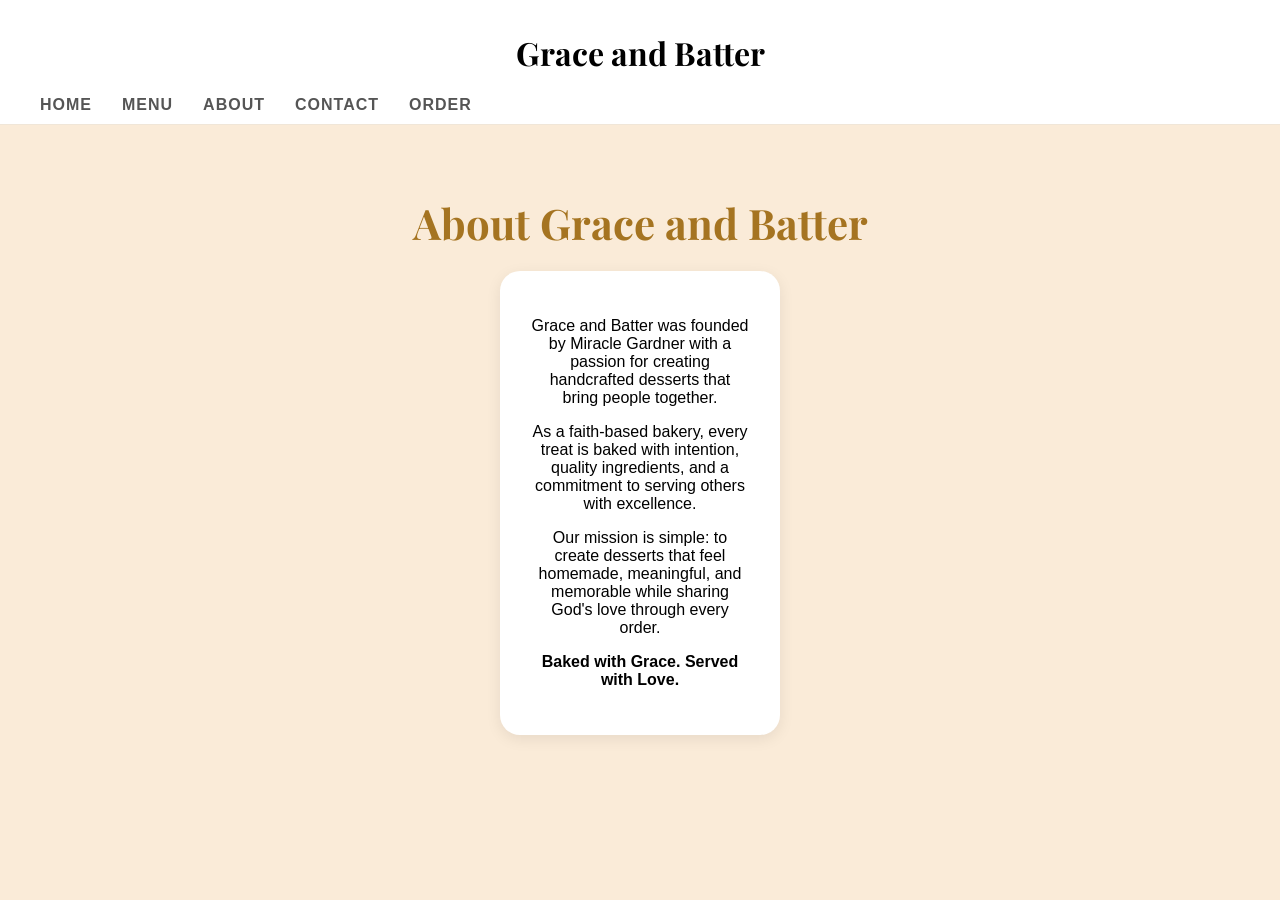
==== about.html @ a8f31883 "Updated Grace and Batter website" ====
<!DOCTYPE html>
<html>
<head>
    <title>About - Grace and Batter</title>

    <link href="https://fonts.googleapis.com/css2?family=Playfair+Display:wght@400;700&display=swap" rel="stylesheet">

    <link rel="stylesheet" href="style.css">
</head>

<body>

<header>

    <h1>Grace and Batter</h1>

    <nav>
        <a href="index.html">Home</a>
        <a href="menu.html">Menu</a>
        <a href="about.html">About</a>
        <a href="contact.html">Contact</a>
        <a href="order.html">Order</a>
    </nav>

</header>

<section class="page-content">

    <h2>About Grace and Batter</h2>

    <div class="menu-card">

        <p>
    Grace and Batter was founded by Miracle Gardner with a passion
    for creating handcrafted desserts that bring people together.
</p>

<p>
    As a faith-based bakery, every treat is baked with intention,
    quality ingredients, and a commitment to serving others with
    excellence.
</p>

<p>
    Our mission is simple: to create desserts that feel homemade,
    meaningful, and memorable while sharing God's love through every order.
</p>

<p>
    <strong>Baked with Grace. Served with Love.</strong>
</p>

    </div>

</section>

</body>
</html>
---- style.css ----
body {
    font-family: Arial, sans-serif;
    background-color: #FAEBD8;
    text-align: center;
    margin: 0;
}

h1 {
  font-family: 'Playfair Display', serif;
}

h2 {
    color: #A57421;
    margin-top: 20px;
    margin-bottom: 20px
}

ul {
    list-style: none;
    padding: 0;
}

li {
    background-color: white;
    width: 300px;
    margin: 10px auto;
    padding: 15px;
    border-radius: 10px;
}

.logo {
    letter-spacing: 1px;
}

.hero-image {
    width: 300px;
    border-radius: 20px;
    margin-top: 30px;
    box-shadow: 0 10px 25px rgba(0,0,0,0.15);
}

button {
    background-color: #A57421;
    color: white;
    border: none;
    padding: 12px 25px;
    border-radius: 25px;
    font-size: 16px;
    cursor: pointer;
    margin-top: 15px;

    display: block;
    margin-left: auto;
    margin-right: auto;
}

button:hover {
    opacity: 0.9;
    transform: translateY(-2px);
}

button {
    transition: 0.3s;
}

button:focus {
    outline: none;
    box-shadow:none;
}

button a {
    color: white;
    text-decoration: none;
}

button a:visited {
    color: white;
}

button a:hover {
    text-decoration: none;
}

a {
    text-decoration: none;
}

.best-seller {
    background-color: white;
    width: 350px;
    margin: 20px auto;
    padding: 20px;
    border-radius: 15px;
}



header {
    background: white;
    padding: 10px 40px;
    border-bottom: 1px solid #f0e6d8;
}

.header-container {
    display: flex;
    justify-content: space-between;
    align-items: center;
    max-width: 1200px;
    margin: 0 auto;
}

.logo {
    width: 120px;
    height: auto;
    margin: 0;
}

nav {
    display: flex;
    gap: 30px;
}

nav a {
    text-decoration: none;
    color: #555;
    font-weight: 600;
    letter-spacing: 1px;
    text-transform: uppercase;
}

nav a.active {
    color: #A57421;
    font-weight: bold;
}
    

nav a:hover {
    text-decoration: underline;
    color:#A57421;
    transition: 0.3s;
}

.hero {
    display: flex;
    justify-content: center;
    align-items: center;
    gap: 30px;
    padding: 60px 20px;
    max-width: 900px;
    margin: 0 auto;
}

.hero-text {
    max-width: 450px;
    text-align: left;
}

.hero-photo img {
    width: 300px;
    border-radius: 20px;
}

.tagline {
    font-size: 42px;
    font-family: 'Playfair Display', serif;
    color: #A57421;
    margin-bottom: 15px;
}

.intro {
    font-size: 18px;
    line-height: 1.6;
}

.page-content {
    max-width: 900px;
    margin: 30px auto;
    padding: 20px;
}

.page-content h2 {
    color: #A57421;
    font-family: 'Playfair Display', serif;
    font-size: 42px;
    margin-top: 20px;
    margin-bottom: 20px;
}

.menu-card {
    background-color: white;
    width: 220px;
    margin: 20px auto;
    padding: 30px;
    border-radius: 20px;
    box-shadow: 0 4px 15px rgba(0,0,0,0.08);

    transition: transform 0.3s ease, box-shadow 0.3s ease;
}

.menu-card:hover {
    transform: translateY(-8px);
    box-shadow: 0 12px 25px rgba(0,0,0,0.12);
}

.menu-card h3 {
    color: #A57421;
    margin-bottom: 15px;
}

.menu-image {
    width: 100%;
    border-radius: 15px;
    margin-bottom: 20px;
}

.menu-grid {
    display: flex;
    justify-content: center;
    gap: 30px;
    flex-wrap: wrap;
}


input,
select,
textarea {
    width: 80%;
    padding: 12px;
    border: 1px solid #ddd;
    border-radius: 10px;
    font-size: 16px;
}

textarea {
    height: 120px;
}

form button {
    background-color: #A57421;
    color: white;
    border: none;
    padding: 12px 25px;
    border-radius: 25px;
    cursor: pointer;
    font-size: 16px;
}

.featured {
    padding-top: 10px;
}

.featured h2 {
    color: #A57421;
    font-family: 'Playfair Display', serif;
    font-size: 48px;
    margin-bottom: 40px;
}

.favorites {
    display: flex;
    justify-content: center;
    gap: 20px;
    flex-wrap: wrap;
}

.favorite-card {
    background: white;
    width: 250px;
    padding: 25px;
    border-radius: 20px;
    box-shadow: 0 10px 25px rgba(0,0,0,0.08);
    transition: transform 0.3s ease;
    border-top: 4px solid #A57421;
}

.favorite-card:hover {
    transform: translateY(-5px);
}

.favorite-card h3 {
    font-family: 'Cormorant Garamond', serif;
    font-size: 1.7rem;
    color: #A57421;
    font-weight: 700;
    margin-top: 15px;
    margin-bottom: 15px;
    line-height: 1.2;
}

.favorite-card p {
    font-family: 'Poppins', sans-serif;
    font-size: 0.95rem;
    color: #666;
    line-height: 1.7;
}

.story-section {
    max-width: 900px;
    margin: 40px auto 20px auto;
    margin-top: 90px;
    text-align: center;
    padding: 40px;
    background: rgba(255,255,255,0.5);
    border-radius: 25px;
    box-shadow: 0 8px 20px rgba(0,0,0,0.06);
}

.story-section h2 {
    color: #A57421;
    font-family: 'Playfair Display', serif;
    font-size: 48px;
    margin-bottom: 20px;
}

.story-section p {
    font-size: 18px;
    line-height: 1.8;
    max-width: 700px;
    margin: auto;
}


.verse {
    margin-top: 20px;
    font-size: 14px;
    color: #8a8a8a;
    font-style: italic;
    line-height: 1.6;
}

.gold-line {
    width: 350px;
    border: none;
    border-top: 1px solid #D4A017;
    margin: 30px auto 50px auto;
    opacity: 0.7;
}

.cta-section {
    text-align: center;
    padding: 60px 20px;
    background: linear-gradient (
        to bottom,
        transparent,
        rgba (165,116,33,0.08));
        border-radius: 30px;
}

.cta-button {
    display: inline-block;
    background-color: #A57421;
    color: white;
    text-decoration: none;
    padding: 16px 36px;
    border-radius: 30px;
    margin-top: 25px;
    font-weight: bold;
    transition: 0.3s;
}

.cta-section p {
    max-width: 600px;
    margin: 15px auto;
    line-height: 1.7;
}

.cta-section h2 {
    font-size: 48px;
}

.cta-button:hover {
    transform: translateY(-2px);
}

.menu-subtitle {
    text-align: center;
    color: #666;
    font-size: 18px;
    margin-bottom: 40px;
}

.contact-card {
    background-color: white;
    width: 650px;
    max-width: 90%;
    margin: 20px auto;
    padding: 40px;
    border-radius: 20px;
    box-shadow: 0 4px 15px rgba(0,0,0,0.08);
}

.contact-card h3 {
    margin-top: 30px;
    color: #A57421;
}

.contact-card a {
    color: #A57421;
    text-decoration: underline;
   text-decoration-color: #edcca5;
    text-underline-offset: 4px;
}

.contact-card a:hover {
    text-decoration-color: #A57421;
}


.brand {
    display: flex;
    align-items: center;
    gap: 10px;
}

.brand h1 {
    margin: 0;
    font-size: 1.8rem;
    color: #b8860b;
}

.favorite-card img {
    width: 100%;
    height: 180px;
    object-fit: cover;
    border-radius: 12px;
    margin-bottom: 15px;
}

.gallery-section {
    padding: 50px;
    text-align: center;
    margin-top: 50px;
    border-radius: 30px;
}

.gallery-section h2 {
    font-size: 3rem;
    color: #A57421;
    margin-bottom: 15px;
}


.gallery-grid {
    display: grid;
    grid-template-columns: repeat(3, 1fr);
    gap: 25px;
    max-width: 1100px;
    margin: 0 auto;
}

.gallery-grid img {
    width: 100%;
    height: 280px;
    object-fit: cover;
    border-radius: 18px;
    transition: all 0.3s ease;
    box-shadow: 0 8px 18px rgba(0,0,0,0.10);
}

.gallery-grid img:hover {
    transform: translateY(-5px);
    box-shadow: 0 14px 28px rgba(0,0,0,0.18);
}

.gallery-button {
    display: inline-block;
    margin-top: 40px;
    padding: 14px 30px;
    background-color: #A57421;
    color: white;
    text-decoration: none;
    border-radius: 30px;
    font-weight: 600;
}

.gallery-button:hover {
    opacity: 0.9;
}

.gallery-tagline {
    font-family: 'Cormorant Garamond', serif;
    font-style: italic;
    font-size: 1.8rem;
    color: #A57421;
    margin: 8px 0 15px;
    font-weight: 600;
}

.gallery-description {
    font-family: 'Cormorant Garamond', serif;
    font-size: 1.4rem;
    color: #6b4f2a;
    margin: 10px auto 40px;
    max-width: 800px;
    line-height: 1.6;
    font-weight:600;
}
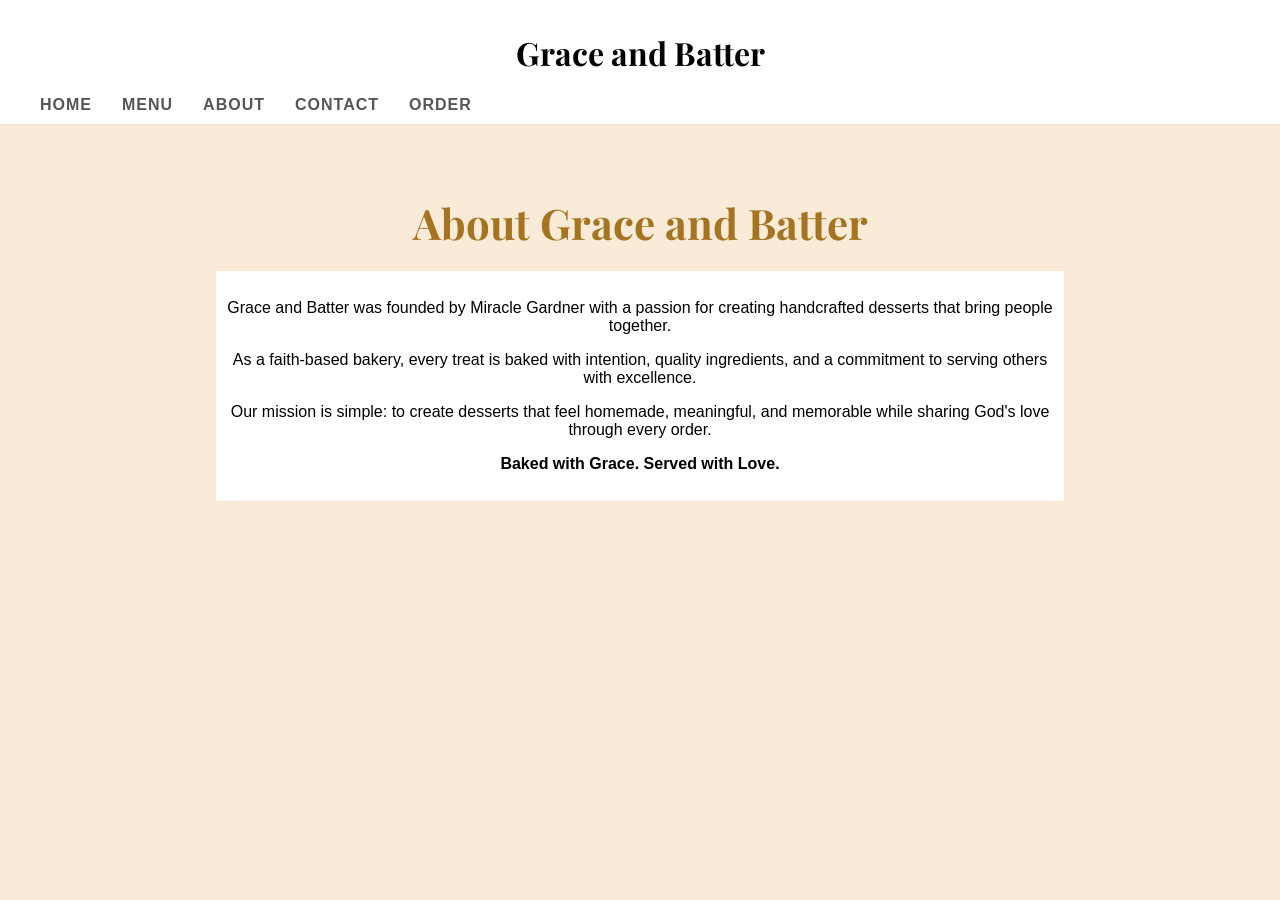
==== commit f5fe5967: "reverted mobile layout changes" ====
--- a/style.css
+++ b/style.css
@@ -144,15 +144,10 @@
     display: flex;
     justify-content: center;
     align-items: center;
-    gap: 30px;
-    padding: 60px 20px;
-    max-width: 900px;
-    margin: 0 auto;
-}
-
-.hero-text {
-    max-width: 450px;
-    text-align: left;
+    gap: 20px;
+    padding: 30px 10px;
+    width: 100%;
+    margin: 0;
 }
 
 .hero-photo img {
@@ -191,9 +186,9 @@
     width: 220px;
     margin: 20px auto;
     padding: 30px;
-    border-radius: 20px;
-    box-shadow: 0 4px 15px rgba(0,0,0,0.08);
-
+        padding: 40px; /* Removed !important */
+        padding: 12px 10px;
+        width: 92%;
     transition: transform 0.3s ease, box-shadow 0.3s ease;
 }
 
@@ -265,7 +260,7 @@
 
 .favorite-card {
     background: white;
-    width: 250px;
+    width: 300px;
     padding: 25px;
     border-radius: 20px;
     box-shadow: 0 10px 25px rgba(0,0,0,0.08);
@@ -295,7 +290,8 @@
 }
 
 .story-section {
-    max-width: 900px;
+    width: 95%;
+    max-width: none;
     margin: 40px auto 20px auto;
     margin-top: 90px;
     text-align: center;
@@ -315,7 +311,7 @@
 .story-section p {
     font-size: 18px;
     line-height: 1.8;
-    max-width: 700px;
+    max-width:900px;
     margin: auto;
 }
 
@@ -495,3 +491,36 @@
     line-height: 1.6;
     font-weight:600;
 }
+
+@media (max-width: 768px) {
+
+    .hero {
+        flex-direction: column;
+        text-align: center;
+        padding: 20px;
+    }
+
+    .hero-text {
+        max-width: 100%;
+        text-align: center;
+    }
+
+    .hero-image img {
+        width: 90%;
+        max-width: 350px;
+    }
+
+    nav {
+        flex-wrap: wrap;
+    }
+
+    .gallery-grid {
+        grid-template-columns: 1fr;
+    }
+
+    .favorites {
+        flex-direction: column;
+        align-items: center;
+    }
+}
+
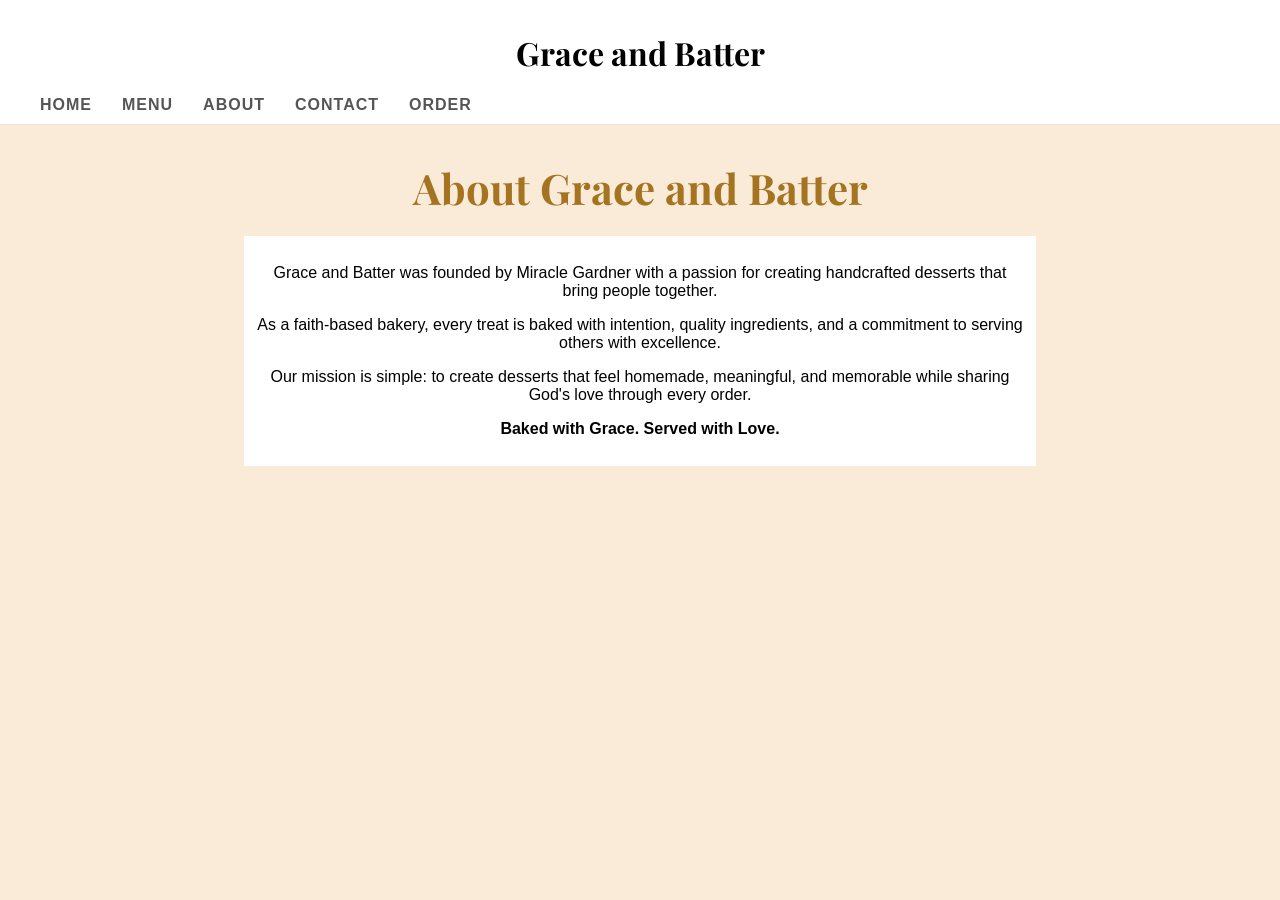
==== commit 907d2d0e: "add viewport meta tag for mobile responsiveness" ====
--- a/about.html
+++ b/about.html
@@ -1,6 +1,7 @@
 <!DOCTYPE html>
 <html>
 <head>
+    <meta name="viewport" content="width=device-width, initial-scale=1.0">
     <title>About - Grace and Batter</title>
 
     <link href="https://fonts.googleapis.com/css2?family=Playfair+Display:wght@400;700&display=swap" rel="stylesheet">
--- a/style.css
+++ b/style.css
@@ -1,8 +1,12 @@
+* {box-sizing: border-box;
+}
+
 body {
     font-family: Arial, sans-serif;
     background-color: #FAEBD8;
     text-align: center;
     margin: 0;
+    padding-top: 90px;
 }
 
 h1 {
@@ -43,7 +47,7 @@
     background-color: #A57421;
     color: white;
     border: none;
-    padding: 12px 25px;
+    padding: 14px 30px;
     border-radius: 25px;
     font-size: 16px;
     cursor: pointer;
@@ -96,9 +100,15 @@
 
 
 header {
+    position: fixed;
+    top: 0;
+    left: 0;
+    width: 100%;
     background: white;
     padding: 10px 40px;
     border-bottom: 1px solid #f0e6d8;
+    z-index: 1000; 
+    box-sizing: border-box;
 }
 
 .header-container {
@@ -110,7 +120,7 @@
 }
 
 .logo {
-    width: 120px;
+    width: 150px;
     height: auto;
     margin: 0;
 }
@@ -142,16 +152,16 @@
 
 .hero {
     display: flex;
-    justify-content: center;
+    justify-content: space-between;
     align-items: center;
-    gap: 20px;
-    padding: 30px 10px;
-    width: 100%;
-    margin: 0;
+    gap: 60px;
+    padding: 60px 40px;
+    max-width: 1200px;
+    margin: 0 auto;
 }
 
 .hero-photo img {
-    width: 300px;
+    width: 350px;
     border-radius: 20px;
 }
 
@@ -494,6 +504,25 @@
 
 @media (max-width: 768px) {
 
+    header {
+padding: 15px;
+}
+
+.header-container {
+flex-direction: column;
+gap: 10px;
+}
+
+.logo {
+width: 120px;
+}
+
+nav {
+justify-content: center;
+gap: 15px;
+flex-wrap: wrap;
+}
+
     .hero {
         flex-direction: column;
         text-align: center;
@@ -501,13 +530,17 @@
     }
 
     .hero-text {
-        max-width: 100%;
+        max-width: 600px;
         text-align: center;
     }
 
-    .hero-image img {
+    .hero-photo img {
         width: 90%;
-        max-width: 350px;
+        max-width: 300px;
+    }
+
+    .hero-photo {
+        margin-top: 20px;
     }
 
     nav {
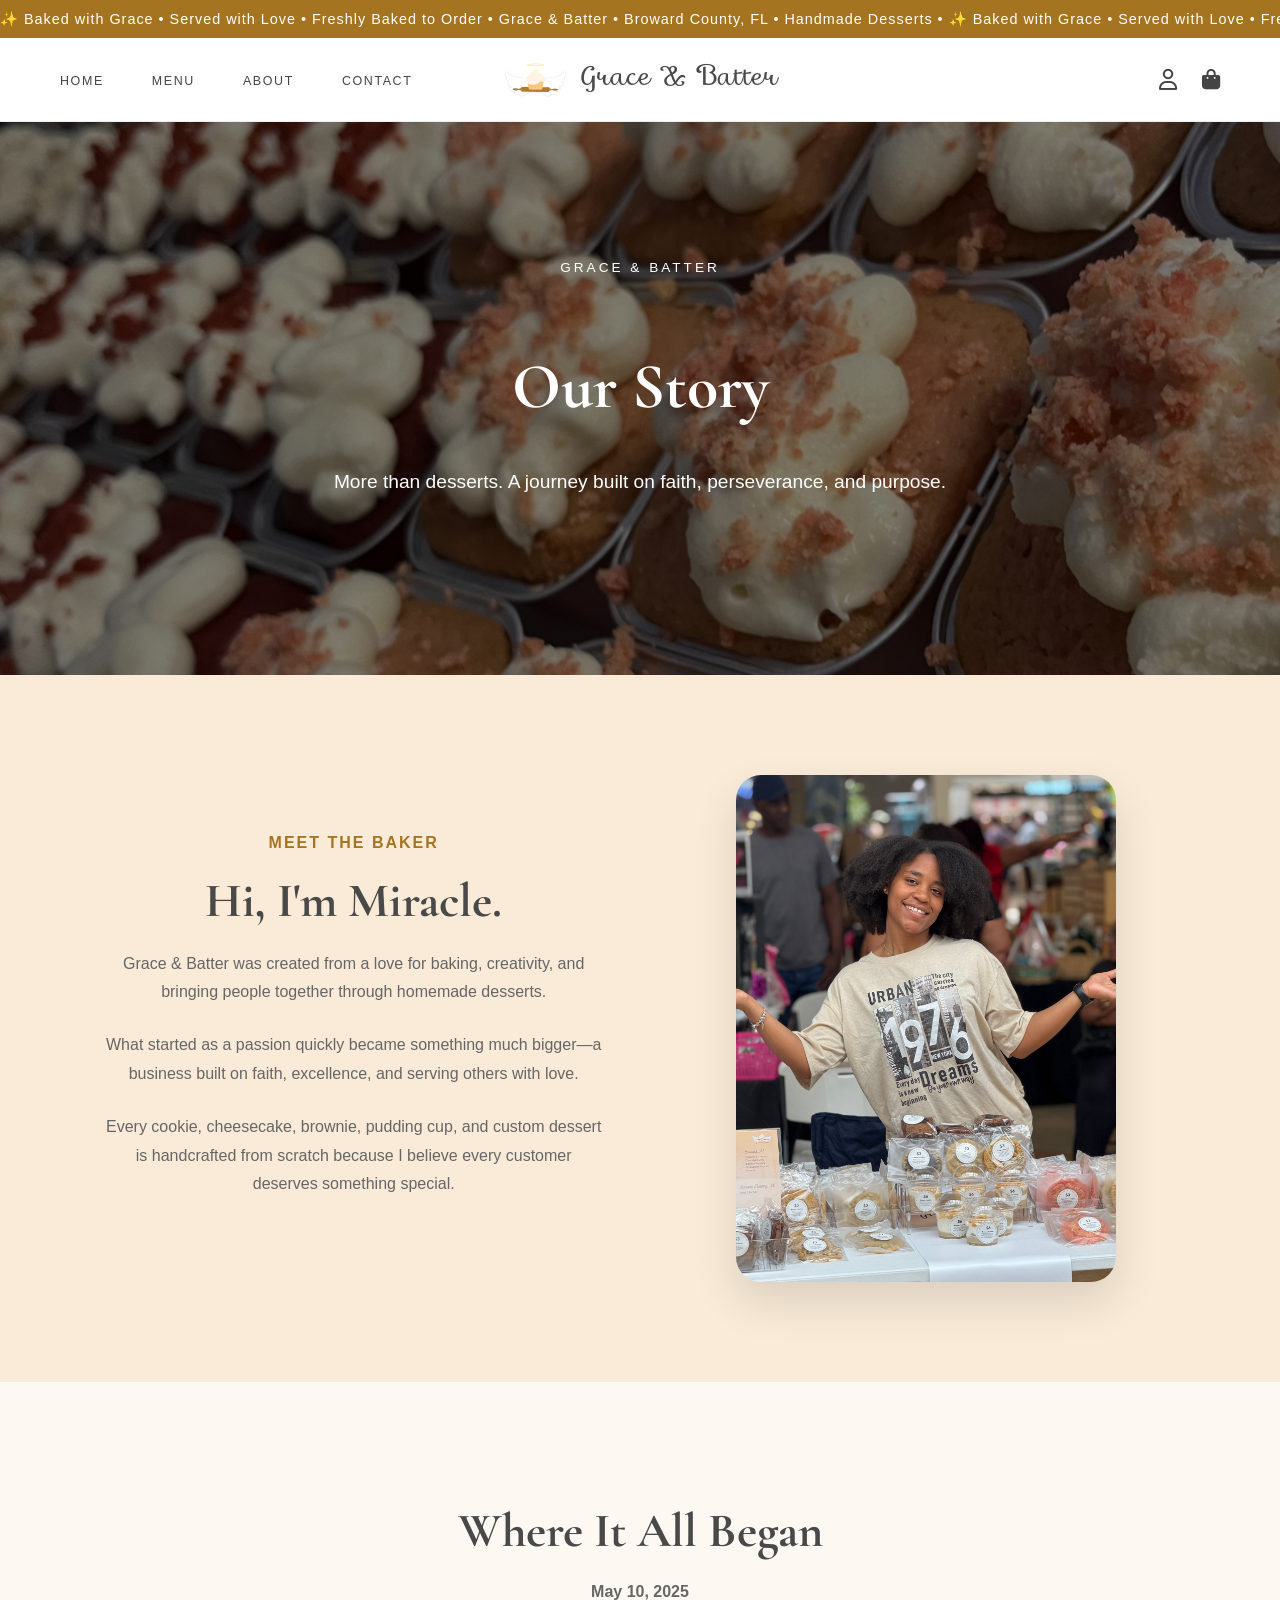
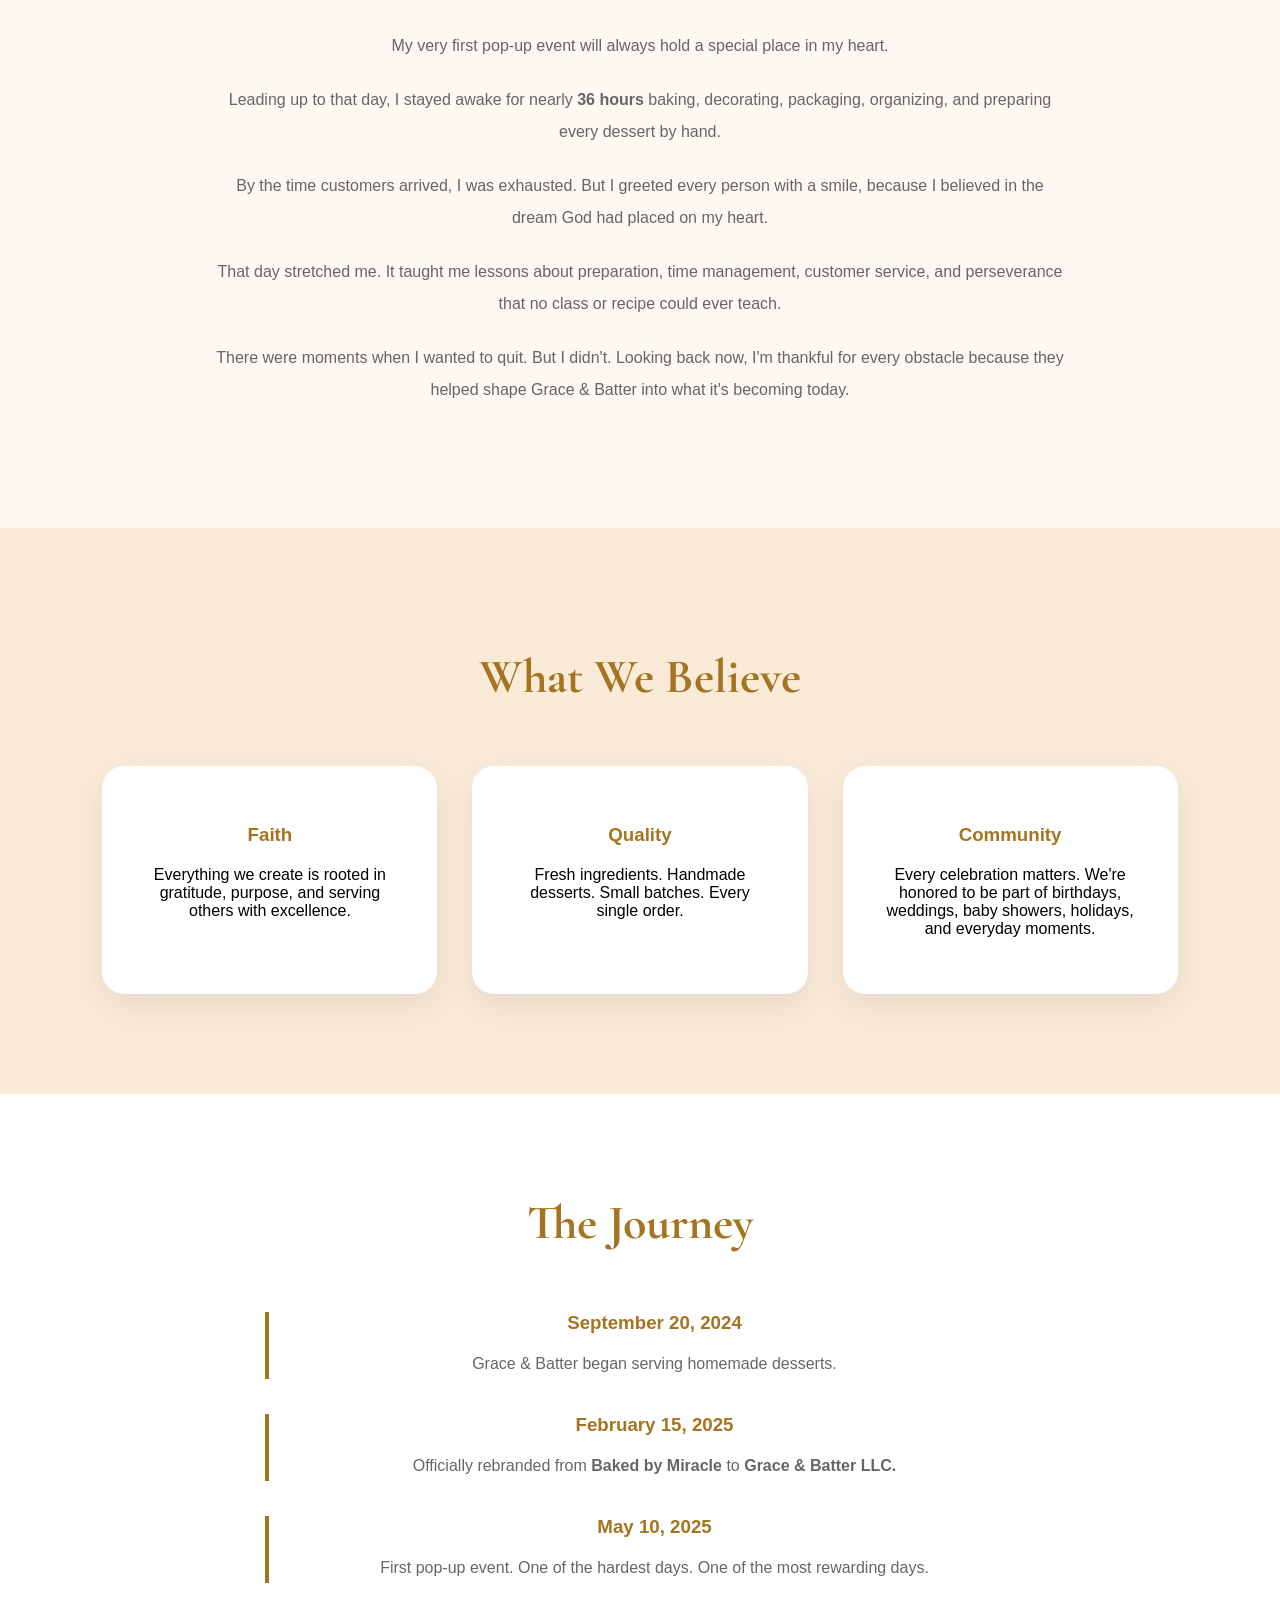
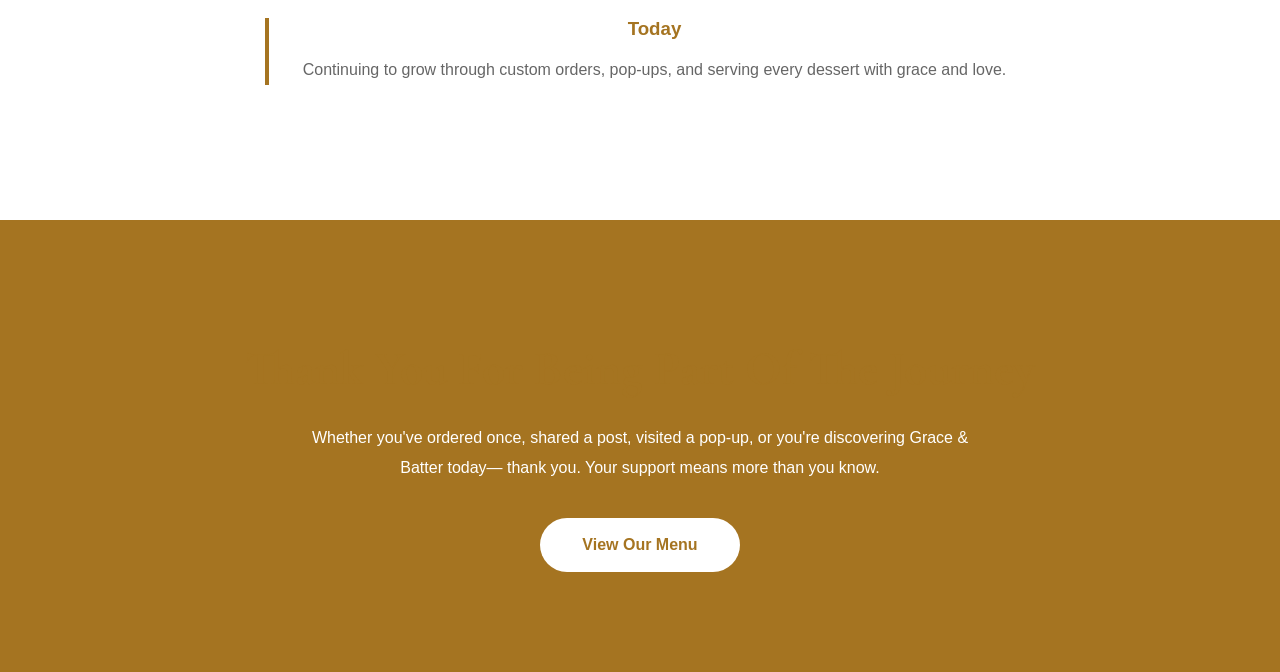
==== commit 6b608a3e: "feat: redesign about page and improve mobile navigation" ====
--- a/about.html
+++ b/about.html
@@ -2,56 +2,502 @@
 <html>
 <head>
     <meta name="viewport" content="width=device-width, initial-scale=1.0">
-    <title>About - Grace and Batter</title>
-
+    <title>Grace and Batter</title>
     <link href="https://fonts.googleapis.com/css2?family=Playfair+Display:wght@400;700&display=swap" rel="stylesheet">
-
-    <link rel="stylesheet" href="style.css">
+    <link rel="stylesheet" href="https://cdnjs.cloudflare.com/ajax/libs/font-awesome/6.5.2/css/all.min.css">
+    <link rel="stylesheet" href="css/style.css">
+<link rel="stylesheet" href="css/header.css">
+<link rel="stylesheet" href="css/footer.css">
+<link rel="stylesheet" href="css/responsive.css">
+    <link rel="preconnect" href="https://fonts.googleapis.com">
+<link rel="preconnect" href="https://fonts.gstatic.com" crossorigin>
+<link href="https://fonts.googleapis.com/css2?family=Cormorant+Garamond:wght@400;500;600&display=swap" rel="stylesheet">
+<link href="https://fonts.googleapis.com/css2?family=Poppins:wght@400;500;600;700&display=swap" rel="stylesheet">
+
 </head>
 
 <body>
-
-<header>
-
-    <h1>Grace and Batter</h1>
-
-    <nav>
-        <a href="index.html">Home</a>
-        <a href="menu.html">Menu</a>
-        <a href="about.html">About</a>
-        <a href="contact.html">Contact</a>
-        <a href="order.html">Order</a>
-    </nav>
+    
+   <header class="desktop-header">
+
+<div class="announcement-bar">
+<div class="announcement-track">
+✨ Baked with Grace • Served with Love • Freshly Baked to Order • Grace & Batter • Broward County, FL • Handmade Desserts •
+✨ Baked with Grace • Served with Love • Freshly Baked to Order • Grace & Batter • Broward County, FL • Handmade Desserts •
+</div>
+</div>
+
+<div class="header-container">
+
+<div class="left-nav">
+
+<div class="nav-item">
+<a href="index.html">Home</a>
+</div>
+
+<div class="nav-item dropdown">
+<a href="menu.html">Menu</a>
+
+<div class="dropdown-content">
+
+    <div class="dropdown-heading">Menu</div>
+
+<a href="#">Cookies</a>
+<a href="#">Brownies</a>
+<a href="#">Cupcakes</a>
+<a href="#">Cakes</a>
+<a href="#">Seasonal</a>
+
+</div>
+
+</div>
+
+<div class="nav-item dropdown">
+
+<a href="about.html">About</a>
+
+<div class="dropdown-content">
+
+<div class="dropdown-heading">About</div>
+
+<a href="about.html">Our Story</a>
+<a href="gallery.html">Gallery</a>
+<a href="mission.html">Faith & Mission</a>
+<a href="baker.html">Meet the Baker</a>
+
+</div>
+
+</div>
+
+<div class="nav-item dropdown">
+
+<a href="contact.html">Contact</a>
+
+<div class="dropdown-content">
+
+    <div class="dropdown-heading">Contact</div>
+
+<a href="#">Contact</a>
+<a href="#">FAQ</a>
+
+</div>
+
+</div>
+
+</div>
+
+
+<div class="brand">
+
+<img src="images/grace-and-batter-logo.png.png" alt="Grace and Batter Logo">
+
+<h1>Grace & Batter</h1>
+
+</div>
+
+
+<div class="right-icons">
+
+<a href="#"><i class="fa-regular fa-user"></i></a>
+
+<a href="#"><i class="fa-solid fa-bag-shopping"></i></a>
+
+</div>
+
+</div>
+
+</header> 
+
+<header class="mobile-header">
+
+<div class="announcement-bar">
+<div class="announcement-track">
+✨ Baked with Grace • Served with Love • Freshly Baked to Order • Grace & Batter • Broward County, FL • Handmade Desserts •
+✨ Baked with Grace • Served with Love • Freshly Baked to Order • Grace & Batter • Broward County, FL • Handmade Desserts •
+</div>
+</div>
+
+<div class="header-container">
+
+<button class="menu-toggle" id="menu-toggle">
+<i class="fa-solid fa-bars"></i>
+</button>
+
+<div class="brand">
+<img src="images/grace-and-batter-logo.png.png" alt="Grace & Batter Logo">
+<h1>Grace &amp; Batter</h1>
+</div>
+
+<div class="right-icons">
+<a href="#"><i class="fa-regular fa-user"></i></a>
+<a href="#"><i class="fa-solid fa-bag-shopping"></i></a>
+</div>
+
+</div>
+
+<nav id="mobile-menu">
+
+<button class="close-menu" id="close-menu">
+<i class="fa-solid fa-xmark"></i>
+</button>
+
+<div class="mobile-menu-header">
+
+<img src="images/grace-and-batter-logo.png.png" alt="Grace & Batter Logo">
+
+<h2>Grace &amp; Batter</h2>
+
+<p>Baked with Grace,<br>Served with Love</p>
+
+</div>
+
+<div class="menu-verse">
+
+✨ "Taste and see that the Lord is good."<br>
+<strong>Psalm 34:8</strong>
+
+</div>
+
+<div class="menu-links">
+
+<a href="index.html">🏠 Home</a>
+
+<a href="menu.html">🍪 Menu</a>
+
+<a href="about.html">🤎 Our Story</a>
+
+<a href="gallery.html">🧁 Gallery</a>
+
+<a href="contact.html">📞 Contact</a>
+
+</div>
+
+<a class="order-button" href="order.html">
+
+🛒 Order Now
+
+</a>
+
+<div class="menu-socials">
+
+<a href="https://instagram.com/graceandbatter">
+📷 Instagram
+</a>
+
+<a href="https://tiktok.com/@graceandbatter">
+🎵 TikTok
+</a>
+
+<a href="mailto:hello@graceandbatter.com">
+📧 hello@graceandbatter.com
+</a>
+
+</div>
+
+<div class="menu-footer">
+
+© Grace &amp; Batter LLC
+
+</div>
+</nav>
 
 </header>
 
-<section class="page-content">
-
-    <h2>About Grace and Batter</h2>
-
-    <div class="menu-card">
-
-        <p>
-    Grace and Batter was founded by Miracle Gardner with a passion
-    for creating handcrafted desserts that bring people together.
-</p>
-
-<p>
-    As a faith-based bakery, every treat is baked with intention,
-    quality ingredients, and a commitment to serving others with
-    excellence.
-</p>
-
-<p>
-    Our mission is simple: to create desserts that feel homemade,
-    meaningful, and memorable while sharing God's love through every order.
-</p>
-
-<p>
-    <strong>Baked with Grace. Served with Love.</strong>
-</p>
-
-    </div>
+<!-- HERO -->
+
+<section class="about-hero">
+
+<div class="about-overlay">
+
+<p class="about-eyebrow">Grace & Batter</p>
+
+<h1>Our Story</h1>
+
+<p class="about-subtitle">
+More than desserts.
+A journey built on faith,
+perseverance, and purpose.
+</p>
+
+</div>
+
+</section>
+
+<!-- INTRO -->
+
+<section class="about-intro">
+
+<div class="about-grid">
+
+<div class="about-text">
+
+<span>Meet the Baker</span>
+
+<h2>Hi, I'm Miracle.</h2>
+
+<p>
+
+Grace & Batter was created from a love for baking,
+creativity, and bringing people together through
+homemade desserts.
+
+</p>
+
+<p>
+
+What started as a passion quickly became something
+much bigger—a business built on faith, excellence,
+and serving others with love.
+
+</p>
+
+<p>
+
+Every cookie, cheesecake, brownie, pudding cup,
+and custom dessert is handcrafted from scratch
+because I believe every customer deserves
+something special.
+
+</p>
+
+</div>
+
+<div class="about-image">
+
+<img src="images/first-popup.jpg.jpeg" alt="Miracle at her first pop-up">
+
+</div>
+
+</div>
+
+</section>
+
+<!-- FIRST POPUP -->
+
+<section class="popup-story">
+
+<div class="story-container">
+
+<h2>Where It All Began</h2>
+
+<p class="story-date">
+
+May 10, 2025
+
+</p>
+
+<p>
+
+My very first pop-up event will always hold
+a special place in my heart.
+
+</p>
+
+<p>
+
+Leading up to that day, I stayed awake for
+nearly <strong>36 hours</strong> baking,
+decorating, packaging, organizing,
+and preparing every dessert by hand.
+
+</p>
+
+<p>
+
+By the time customers arrived,
+I was exhausted.
+
+But I greeted every person with a smile,
+because I believed in the dream God had
+placed on my heart.
+
+</p>
+
+<p>
+
+That day stretched me.
+
+It taught me lessons about preparation,
+time management,
+customer service,
+and perseverance that no class or recipe
+could ever teach.
+
+</p>
+
+<p>
+
+There were moments when I wanted to quit.
+
+But I didn't.
+
+Looking back now,
+I'm thankful for every obstacle because
+they helped shape Grace & Batter into
+what it's becoming today.
+
+</p>
+
+</div>
+
+</section>
+
+<!-- VALUES -->
+
+<section class="values">
+
+<h2>What We Believe</h2>
+
+<div class="values-grid">
+
+<div class="value-card">
+
+<h3>Faith</h3>
+
+<p>
+
+Everything we create is rooted in
+gratitude, purpose,
+and serving others with excellence.
+
+</p>
+
+</div>
+
+<div class="value-card">
+
+<h3>Quality</h3>
+
+<p>
+
+Fresh ingredients.
+Handmade desserts.
+Small batches.
+Every single order.
+
+</p>
+
+</div>
+
+<div class="value-card">
+
+<h3>Community</h3>
+
+<p>
+
+Every celebration matters.
+
+We're honored to be part of birthdays,
+weddings,
+baby showers,
+holidays,
+and everyday moments.
+
+</p>
+
+</div>
+
+</div>
+
+</section>
+
+<!-- TIMELINE -->
+
+<section class="timeline">
+
+<h2>The Journey</h2>
+
+<div class="timeline-item">
+
+<h3>September 20, 2024</h3>
+
+<p>
+
+Grace & Batter began serving homemade desserts.
+
+</p>
+
+</div>
+
+<div class="timeline-item">
+
+<h3>February 15, 2025</h3>
+
+<p>
+
+Officially rebranded from
+<strong>Baked by Miracle</strong>
+to
+<strong>Grace & Batter LLC.</strong>
+
+</p>
+
+</div>
+
+<div class="timeline-item">
+
+<h3>May 10, 2025</h3>
+
+<p>
+
+First pop-up event.
+
+One of the hardest days.
+
+One of the most rewarding days.
+
+</p>
+
+</div>
+
+<div class="timeline-item">
+
+<h3>Today</h3>
+
+<p>
+
+Continuing to grow through
+custom orders,
+pop-ups,
+and serving every dessert
+with grace and love.
+
+</p>
+
+</div>
+
+</section>
+
+<!-- CTA -->
+
+<section class="about-cta">
+
+<h2>
+
+Thank You For Being Part
+Of The Journey
+
+</h2>
+
+<p>
+
+Whether you've ordered once,
+shared a post,
+visited a pop-up,
+or you're discovering
+Grace & Batter today—
+
+thank you.
+
+Your support means more than you know.
+
+</p>
+
+<a href="menu.html" class="hero-button">
+
+View Our Menu
+
+</a>
 
 </section>
 
--- a/css/style.css
+++ b/css/style.css
@@ -0,0 +1,867 @@
+@font-face {
+font-family: "Thephir";
+src: url("../fonts/Thephir Light.otf") format("opentype");
+font-weight: 300;
+font-style: normal;
+}
+
+
+* {box-sizing: border-box;
+}
+
+body {
+    font-family: Arial, sans-serif;
+    background-color: #FAEBD8;
+    text-align: center;
+    margin: 0;
+    padding-top: 90px;
+}
+
+h1 {
+  font-family: 'Playfair Display', serif;
+}
+
+h2 {
+    color: #A57421;
+    margin-top: 20px;
+    margin-bottom: 20px
+}
+
+ul {
+    list-style: none;
+    padding: 0;
+}
+
+li {
+    background-color: white;
+    width: 300px;
+    margin: 10px auto;
+    padding: 15px;
+    border-radius: 10px;
+}
+
+.logo {
+    letter-spacing: 1px;
+}
+
+
+button {
+    background-color: #A57421;
+    color: white;
+    border: none;
+    padding: 14px 30px;
+    border-radius: 25px;
+    font-size: 16px;
+    cursor: pointer;
+    margin-top: 15px;
+
+    display: block;
+    margin-left: auto;
+    margin-right: auto;
+}
+
+button:hover {
+    opacity: 0.9;
+    transform: translateY(-2px);
+}
+
+button {
+    transition: 0.3s;
+}
+
+button:focus {
+    outline: none;
+    box-shadow:none;
+}
+
+button a {
+    color: white;
+    text-decoration: none;
+}
+
+button a:visited {
+    color: white;
+}
+
+button a:hover {
+    text-decoration: none;
+}
+
+a {
+    text-decoration: none;
+}
+
+.best-seller {
+    background-color: white;
+    width: 350px;
+    margin: 20px auto;
+    padding: 20px;
+    border-radius: 15px;
+}
+
+
+.logo {
+    width: 150px;
+    height: auto;
+    margin: 0;
+}
+
+
+.hero{
+display:flex;
+justify-content:center;
+align-items:center;
+padding:70px 5%;
+gap:10px;
+background:#FDF7EF;
+max-width:1400px;
+margin:0 auto;
+overflow:hidden;
+}
+
+.hero-text{
+flex:.95;
+display:flex;
+flex-direction:column; 
+gap:12px;
+justify-content:flex-start;
+align-items:center;
+transform:translateY(-18px);
+}
+
+.hero-tag{
+display:inline-block;
+padding:6px 20px;
+background:#FAEBD8;
+color:#A57421;
+border-radius:999px;
+font-size:.8rem;
+margin-bottom:10px;
+font-weight:500;
+width:fit-content;
+align-self:flex-start;
+}
+
+.hero h1{
+font-family:"Playfair Display",serif;
+font-size:3.6rem;
+color:#A57421;
+line-height:1.05;
+margin-bottom:18px;
+margin-top:-8px;
+}
+
+.hero-description{
+font-size:1.1rem;
+line-height:1.8;
+color:#494949;
+max-width:520px;
+margin-bottom:35px;
+margin-top:-6px;
+}
+
+.hero-button{
+display:inline-flex;
+background:#A57421;
+color:white;
+text-decoration:none;
+padding:18px 42px;
+border-radius:50px;
+font-weight:600;
+transition:.3s;
+align-items:center;
+justify-content:center;
+width:fit-content;
+align-self:center;
+}
+
+.hero-button:hover{
+background:#8c6318;
+transform:translateY(-2px);
+}
+
+.hero-photo{
+flex:.85;
+display:flex;
+justify-content:center;
+align-items:center;
+}
+
+.hero-photo img{
+width:100%;
+height:auto;
+max-width:420px;
+border-radius:28px;
+display:block;
+object-fit:cover;
+box-shadow:0 25px 60px rgba(0,0,0,.12);
+}
+
+
+.tagline {
+    font-size: 42px;
+    font-family: 'Playfair Display', serif;
+    color: #A57421;
+    margin-bottom: 15px;
+}
+
+.intro {
+    font-size: 18px;
+    line-height: 1.6;
+}
+
+.page-content {
+    max-width: 900px;
+    margin: 30px auto;
+    padding: 20px;
+}
+
+.page-content h2 {
+    color: #A57421;
+    font-family: 'Playfair Display', serif;
+    font-size: 42px;
+    margin-top: 20px;
+    margin-bottom: 20px;
+}
+
+.menu-card {
+    background-color: white;
+    width: 220px;
+    margin: 20px auto;
+    padding: 30px;
+        padding: 40px; /* Removed !important */
+        padding: 12px 10px;
+        width: 92%;
+    transition: transform 0.3s ease, box-shadow 0.3s ease;
+}
+
+.menu-card:hover {
+    transform: translateY(-8px);
+    box-shadow: 0 12px 25px rgba(0,0,0,0.12);
+}
+
+.menu-card h3 {
+    color: #A57421;
+    margin-bottom: 15px;
+}
+
+.menu-image {
+    width: 100%;
+    border-radius: 15px;
+    margin-bottom: 20px;
+}
+
+.menu-grid {
+    display: flex;
+    justify-content: center;
+    gap: 30px;
+    flex-wrap: wrap;
+}
+
+
+input,
+select,
+textarea {
+    width: 80%;
+    padding: 12px;
+    border: 1px solid #ddd;
+    border-radius: 10px;
+    font-size: 16px;
+}
+
+textarea {
+    height: 120px;
+}
+
+form button {
+    background-color: #A57421;
+    color: white;
+    border: none;
+    padding: 12px 25px;
+    border-radius: 25px;
+    cursor: pointer;
+    font-size: 16px;
+}
+
+.featured {
+    padding-top: 10px;
+}
+
+.featured h2 {
+    color: #A57421;
+    font-family: 'Playfair Display', serif;
+    font-size: 48px;
+    margin-bottom: 40px;
+}
+
+.favorites {
+    display: flex;
+    justify-content: center;
+    gap: 20px;
+    flex-wrap: wrap;
+}
+
+.favorite-card {
+    background: white;
+    width: 300px;
+    padding: 25px;
+    border-radius: 20px;
+    box-shadow: 0 10px 25px rgba(0,0,0,0.08);
+    transition: transform 0.3s ease;
+    border-top: 4px solid #A57421;
+}
+
+.favorite-card:hover {
+    transform: translateY(-5px);
+}
+
+.favorite-card h3 {
+    font-family: 'Cormorant Garamond', serif;
+    font-size: 1.7rem;
+    color: #A57421;
+    font-weight: 700;
+    margin-top: 15px;
+    margin-bottom: 15px;
+    line-height: 1.2;
+}
+
+.favorite-card p {
+    font-family: 'Poppins', sans-serif;
+    font-size: 0.95rem;
+    color: #666;
+    line-height: 1.7;
+}
+
+.story-section {
+    width: 95%;
+    max-width: none;
+    margin: 40px auto 20px auto;
+    margin-top: 90px;
+    text-align: center;
+    padding: 40px;
+    background: rgba(255,255,255,0.5);
+    border-radius: 25px;
+    box-shadow: 0 8px 20px rgba(0,0,0,0.06);
+}
+
+.story-section h2 {
+    color: #A57421;
+    font-family: 'Playfair Display', serif;
+    font-size: 48px;
+    margin-bottom: 20px;
+}
+
+.story-section p {
+    font-size: 18px;
+    line-height: 1.8;
+    max-width:900px;
+    margin: auto;
+}
+
+
+
+.cta-section {
+    text-align: center;
+    padding: 60px 20px;
+    background: linear-gradient (
+        to bottom,
+        transparent,
+        rgba (165,116,33,0.08));
+        border-radius: 30px;
+}
+
+.cta-button {
+    display: inline-block;
+    background-color: #A57421;
+    color: white;
+    text-decoration: none;
+    padding: 16px 36px;
+    border-radius: 30px;
+    margin-top: 25px;
+    font-weight: bold;
+    transition: 0.3s;
+}
+
+.cta-section p {
+    max-width: 600px;
+    margin: 15px auto;
+    line-height: 1.7;
+}
+
+.cta-section h2 {
+    font-size: 48px;
+}
+
+.cta-button:hover {
+    transform: translateY(-2px);
+}
+
+.menu-subtitle {
+    text-align: center;
+    color: #666;
+    font-size: 18px;
+    margin-bottom: 40px;
+}
+
+.contact-card {
+    background-color: white;
+    width: 650px;
+    max-width: 90%;
+    margin: 20px auto;
+    padding: 40px;
+    border-radius: 20px;
+    box-shadow: 0 4px 15px rgba(0,0,0,0.08);
+}
+
+.contact-card h3 {
+    margin-top: 30px;
+    color: #A57421;
+}
+
+.contact-card a {
+    color: #A57421;
+    text-decoration: underline;
+   text-decoration-color: #edcca5;
+    text-underline-offset: 4px;
+}
+
+.contact-card a:hover {
+    text-decoration-color: #A57421;
+}
+
+
+.favorite-card img {
+    width: 100%;
+    height: 180px;
+    object-fit: cover;
+    border-radius: 12px;
+    margin-bottom: 15px;
+}
+
+.gallery-section {
+    padding: 50px;
+    text-align: center;
+    margin-top: 50px;
+    border-radius: 30px;
+}
+
+.gallery-section h2 {
+    font-size: 3rem;
+    color: #A57421;
+    margin-bottom: 15px;
+}
+
+
+.gallery-grid {
+    display: grid;
+    grid-template-columns: repeat(3, 1fr);
+    gap: 25px;
+    max-width: 1100px;
+    margin: 0 auto;
+}
+
+.gallery-grid img {
+    width: 100%;
+    height: 280px;
+    object-fit: cover;
+    border-radius: 18px;
+    transition: all 0.3s ease;
+    box-shadow: 0 8px 18px rgba(0,0,0,0.10);
+}
+
+.gallery-grid img:hover {
+    transform: translateY(-5px);
+    box-shadow: 0 14px 28px rgba(0,0,0,0.18);
+}
+
+.gallery-button {
+    display: inline-block;
+    margin-top: 40px;
+    padding: 14px 30px;
+    background-color: #A57421;
+    color: white;
+    text-decoration: none;
+    border-radius: 30px;
+    font-weight: 600;
+}
+
+.gallery-button:hover {
+    opacity: 0.9;
+}
+
+.gallery-tagline {
+    font-family: 'Cormorant Garamond', serif;
+    font-style: italic;
+    font-size: 1.8rem;
+    color: #A57421;
+    margin: 8px 0 15px;
+    font-weight: 600;
+}
+
+.gallery-description {
+    font-family: 'Cormorant Garamond', serif;
+    font-size: 1.4rem;
+    color: #6b4f2a;
+    margin: 10px auto 40px;
+    max-width: 800px;
+    line-height: 1.6;
+    font-weight:600;
+}
+
+
+.menu-toggle, 
+#mobile-menu {
+    display: none;
+}
+
+
+/* ===================================
+ABOUT PAGE
+=================================== */
+
+.about-hero{
+margin-top:0;
+padding-top: 0;
+height:65vh;
+background:url("../images/popup-shop-cakes.jpg.jpeg") center/cover no-repeat;
+position:relative;
+display:flex;
+align-items:center;
+justify-content:center;
+}
+
+.about-overlay{
+width:100%;
+height:100%;
+background:rgba(0,0,0,.50);
+display:flex;
+flex-direction:column;
+justify-content:center;
+align-items:center;
+text-align:center;
+color:white;
+padding:20px;
+}
+
+.about-eyebrow{
+letter-spacing:3px;
+text-transform:uppercase;
+font-size:.85rem;
+margin-bottom:20px;
+}
+
+.about-overlay h1{
+font-size:4rem;
+font-family:"Cormorant Garamond",serif;
+margin-bottom:20px;
+}
+
+.about-subtitle{
+max-width:650px;
+line-height:1.8;
+font-size:1.2rem;
+}
+
+.about-intro{
+padding:100px 8%;
+}
+
+.about-grid{
+display:grid;
+grid-template-columns:1fr 1fr;
+gap:70px;
+align-items:center;
+}
+
+.about-text span{
+color:#A57421;
+letter-spacing:2px;
+text-transform:uppercase;
+font-weight:600;
+}
+
+.about-text h2{
+font-family:"Cormorant Garamond",serif;
+color:#494949;
+font-size:3rem;
+margin:20px 0;
+}
+
+.about-text p{
+line-height:1.8;
+color:#666;
+margin-bottom:24px;
+}
+
+.about-image {
+    display: flex;
+    justify-content: center;
+    align-items: center;
+
+}
+
+.about-image img{
+width:100%;
+max-width: 380px;
+height: auto;
+border-radius:25px;
+box-shadow:0 20px 45px rgba(0,0,0,.12);
+}
+
+.popup-story{
+background:#FDF8F2;
+padding:100px 8%;
+}
+
+.story-container{
+max-width:850px;
+margin:auto;
+text-align:center;
+}
+
+.story-container h2{
+font-family:"Cormorant Garamond",serif;
+font-size:3rem;
+color:#494949;
+margin-bottom:15px;
+}
+
+.story-date{
+color:#A57421;
+font-weight:600;
+margin-bottom:35px;
+}
+
+.story-container p{
+line-height:2;
+color:#666;
+margin-bottom:22px;
+}
+
+.values{
+padding:100px 8%;
+}
+
+.values h2{
+text-align:center;
+font-size:3rem;
+font-family:"Cormorant Garamond",serif;
+margin-bottom:60px;
+}
+
+.values-grid{
+display:grid;
+grid-template-columns:repeat(3,1fr);
+gap:35px;
+}
+
+.value-card{
+background:white;
+padding:40px;
+border-radius:22px;
+box-shadow:0 12px 35px rgba(0,0,0,.08);
+text-align:center;
+}
+
+.value-card h3{
+color:#A57421;
+margin-bottom:20px;
+}
+
+.timeline{
+background:#fff;
+padding:80px 8% 100px;
+}
+
+.timeline h2{
+text-align:center;
+font-family:"Cormorant Garamond",serif;
+font-size:3rem;
+margin-bottom:60px;
+}
+
+.timeline-item{
+max-width:750px;
+margin:0 auto 35px;
+padding-left:25px;
+border-left:4px solid #A57421;
+}
+
+.timeline-item h3{
+color:#A57421;
+margin-bottom:10px;
+}
+
+.timeline-item p{
+color:#666;
+line-height:1.8;
+}
+
+.about-cta{
+background:#A57421;
+color:white;
+text-align:center;
+padding:100px 8%;
+}
+
+.about-cta h2{
+font-family:"Cormorant Garamond",serif;
+font-size:3rem;
+margin-bottom:25px;
+}
+
+.about-cta p{
+max-width:700px;
+margin:0 auto 35px;
+line-height:1.9;
+}
+
+.about-cta .hero-button{
+background:white;
+color:#A57421;
+}
+
+
+
+
+
+@media (max-width: 768px) {
+    
+
+.logo {
+width: 70px;
+}
+
+    .hero {
+        display: flex;
+        flex-direction: column;
+        text-align: center;
+        padding-top: 20px;
+        gap: 30px;
+    }
+
+    .hero-text {
+        max-width: 600px;
+        text-align: center;
+    }
+
+    .hero-photo img {
+        width: 280px;
+        max-width: 90%;
+        height: auto;
+    }
+
+    .hero-photo {
+        order: 1;
+        width: 100%;
+        display: flex;
+        justify-content: center;
+    }
+
+
+    .gallery-grid {
+        grid-template-columns: 1fr 1fr;
+        gap: 15px;
+    }
+
+    .gallery-grid img {
+        aspect-ratio: 4 / 5;
+        object-fit: cover;
+    }
+
+    .favorites {
+        display: flex;
+        flex-direction: column;
+        align-items: center;
+    }
+    
+    .tagline {
+        font-size: 1.8rem;
+    }
+
+    .favorite-card {
+        width: 90%;
+        max-width: 350px;
+    }
+
+
+
+    /* ===== ABOUT PAGE ===== */
+
+.about-hero{
+height:320px;
+}
+
+.about-overlay h1{
+font-size:2.8rem;
+}
+
+.about-subtitle{
+font-size:1rem;
+max-width:320px;
+line-height:1.6;
+}
+
+.about-intro{
+padding:70px 8%;
+}
+
+.about-grid{
+grid-template-columns:1fr;
+gap:40px;
+}
+
+.about-text{
+order:2;
+text-align:center;
+}
+
+.about-image{
+order:1;
+}
+
+.about-image img{
+max-width:300px;
+width:90%;
+}
+
+.about-text h2{
+font-size:2.5rem;
+}
+
+.about-text p{
+line-height:1.9;
+}
+
+.popup-story,
+.values,
+.timeline,
+.about-cta{
+padding:70px 8%;
+}
+
+.story-container h2,
+.values h2,
+.timeline h2,
+.about-cta h2{
+font-size:2.3rem;
+}
+
+.values-grid{
+grid-template-columns:1fr;
+}
+
+.value-card{
+padding:30px;
+}
+
+.timeline-item{
+margin-bottom:30px;
+}
+
+.about-cta p{
+line-height:1.8;
+}
+    
+
+}
--- a/css/header.css
+++ b/css/header.css
@@ -0,0 +1,495 @@
+/* ===========================
+   HEADER
+=========================== */
+
+header {
+    position: fixed;
+    top: 0;
+    left: 0;
+    width: 100%;
+    background: white;
+    border-bottom: 1px solid #eee;
+    z-index: 1000;
+    transition: all .35s ease;
+}
+
+.announcement-bar{
+background:#A57421;
+color:white;
+overflow:hidden;
+white-space:nowrap;
+padding:10px 0;
+position:relative;
+}
+
+.announcement-track{
+display:inline-block;
+white-space:nowrap;
+animation:scrollAnnouncement 22s linear infinite;
+font-size:.9rem;
+letter-spacing:1px;
+font-weight:500;
+}
+
+@keyframes scrollAnnouncement{
+
+from{
+transform:translateX(0);
+}
+
+to{
+transform:translateX(-50%);
+}
+
+}
+
+.header-container{
+    max-width:1400px;
+    margin:auto;
+    padding:24px 60px;
+
+    display:grid;
+    grid-template-columns:1fr auto 1fr;
+    align-items:center;
+}
+
+/* ===========================
+   LEFT NAVIGATION
+=========================== */
+
+.left-nav{
+    display:flex;
+    align-items:center;
+    gap:48px;
+}
+
+.left-nav a{
+    color:#444;
+    text-decoration:none;
+    font-weight:500;
+    letter-spacing:1.6px;
+    text-transform:uppercase;
+    font-size:.78rem;
+    transition:.3s;
+}
+
+.left-nav a:hover{
+    color:#A57421;
+}
+
+/* ===========================
+   BRAND
+=========================== */
+
+.brand{
+    display:flex;
+    align-items:center;
+    justify-content:center;
+    gap:12px;
+}
+
+.brand img{
+    width:65px;
+}
+
+.brand h1{
+    font-family:"Thephir",serif;
+    font-size:1.65rem;
+    color:#494949;
+    margin:0;
+    font-weight:300;
+    white-space:nowrap;
+}
+
+/* ===========================
+   RIGHT ICONS
+=========================== */
+
+.right-icons{
+    display:flex;
+    justify-content:flex-end;
+    align-items:center;
+    gap:25px;
+}
+
+.right-icons a{
+    color:#444;
+    font-size:1.3rem;
+    transition:.3s;
+}
+
+.right-icons a:hover{
+    color:#A57421;
+}
+
+/* ===========================
+   DROPDOWNS
+=========================== */
+
+.dropdown{
+    position:relative;
+}
+
+.dropdown-content{
+
+    position:absolute;
+
+    top:calc(100% + 2px);
+    left:0;
+
+    min-width:270px;
+
+    background:white;
+
+    border-radius:0;
+
+    padding:28px;
+
+    box-shadow:0 6px 18px rgba(0,0,0,.06);
+
+    opacity:0;
+
+    visibility:hidden;
+
+    transform:translateY(15px);
+
+    transition:.35s;
+
+    display:flex;
+
+    flex-direction:column;
+
+    gap:15px;
+
+}
+
+.dropdown:hover .dropdown-content{
+
+    opacity:1;
+
+    visibility:visible;
+
+    transform:translateY(0);
+
+}
+
+.dropdown-content a{
+
+    text-transform:none;
+
+    letter-spacing:0;
+
+    font-weight:500;
+
+    display:block;
+
+    padding:8px 0;
+
+    font-size:1rem;
+
+    color:#494949;
+
+    transition:.25s;
+
+}
+
+
+.dropdown-content a:hover{
+
+    color:#c08a2e;
+    padding-left:8px;
+
+}
+
+.dropdown-heading{
+    font-size:.75rem;
+    font-weight:700;
+    color:#c08a2e;
+    text-transform:uppercase;
+    letter-spacing:2px;
+    margin-bottom:18px;
+}
+
+/* ===========================
+   MOBILE HEADER
+=========================== */
+
+.mobile-header{
+    display:none;
+}
+
+/* ===========================
+   DESKTOP HEADER
+=========================== */
+
+.desktop-header{
+    display:block;
+}
+
+/* ===========================
+   RESPONSIVE
+=========================== */
+
+@media(max-width:768px){
+
+/* ===========================
+MOBILE HEADER
+=========================== */
+
+.desktop-header{
+display:none;
+}
+
+.mobile-header{
+display:block;
+}
+
+.mobile-header .announcement-bar{
+padding:8px 0;
+}
+
+.mobile-header .announcement-track{
+font-size:.75rem;
+white-space:nowrap;
+}
+
+.mobile-header .header-container{
+display:grid;
+grid-template-columns:50px 1fr 70px;
+align-items:center;
+padding:16px 18px;
+background:white;
+border-bottom:1px solid #eee;
+position:relative;
+}
+
+.menu-toggle{
+display:flex;
+align-items:center;
+justify-content:flex-start;
+background:none;
+border:none;
+color:#A57421;
+font-size:1.6rem;
+cursor:pointer;
+padding:0;
+margin:0;
+}
+
+.mobile-header .brand{
+position:static;
+transform:none;
+display:flex;
+justify-content:center;
+align-items:center;
+gap:10px;
+}
+
+.mobile-header .brand img{
+width:48px;
+}
+
+.mobile-header .brand h1{
+font-family:"Thephir", serif;
+font-size:1.2rem;
+font-weight:300;
+color:#494949;
+margin:0;
+}
+
+.mobile-header .right-icons{
+display:flex;
+justify-content:flex-end;
+align-items:center;
+gap:18px;
+}
+
+.mobile-header .right-icons a{
+color:#494949;
+font-size:1.15rem;
+}
+
+/* ===========================
+MOBILE MENU
+=========================== */
+
+#mobile-menu{
+
+position:fixed;
+
+top:0;
+left:-100%;
+
+width:75%;
+max-width:320px;
+
+height:100dvh;
+
+overflow-y: auto;
+
+background:white;
+
+display:flex;
+flex-direction:column;
+
+padding:90px 35px 40px;
+
+gap:22px;
+
+transition:.35s ease;
+
+box-shadow:-10px 0 30px rgba(0,0,0,.12);
+
+z-index:3000;
+
+font-family: "Poppins" , sans-serif;
+
+font-size: 1.25rem;
+
+font-weight: 500;
+
+letter-spacing: 0.3px;
+
+}
+
+#mobile-menu.show{
+left:0;
+}
+
+#mobile-menu a{
+text-decoration:none;
+color:#494949;
+font-size:1.1rem;
+font-weight:500;
+}
+
+#mobile-menu a:hover{
+color:#A57421;
+}
+
+.close-menu{
+
+position:absolute;
+
+top:20px;
+right:20px;
+
+background:none;
+border:none;
+
+font-size:1.8rem;
+
+color:#A57421;
+
+cursor:pointer;
+}
+
+
+.mobile-menu-header{
+text-align:center;
+margin-bottom:25px;
+}
+
+.mobile-menu-header img{
+width:80px;
+margin-bottom:12px;
+}
+
+.mobile-menu-header h2{
+font-family:"Thephir",serif;
+color:#A57421;
+font-size:2rem;
+margin:0;
+}
+
+.mobile-menu-header p{
+color:#666;
+margin-top:10px;
+line-height:1.6;
+}
+
+.menu-verse{
+background:#F9f2e6;
+border-radius:18px;
+border: 1px solid #e8d7bb;
+padding:18px;
+text-align:center;
+line-height:1.7;
+color:#555;
+margin-bottom:30px;
+font-family: "Poppins" , sans-serif;
+    font-size: 1rem;
+    font-weight: 400;
+    line-height: 1.6;
+}
+
+
+.menu-verse strong {
+    font-weight: 600;
+}
+
+.menu-links{
+display:flex;
+flex-direction:column;
+gap:18px;
+}
+
+.menu-links a{
+font-size:1.2rem;
+}
+
+.order-button{
+display:block;
+margin:35px auto;
+background:#A57421;
+color:white !important;
+text-decoration:none;
+padding:16px 28px;
+width:85%;
+max-width: 260px;
+margin: 30px auto;
+padding: 14px 20px;
+text-align:center;
+border-radius:40px;
+font-weight:600;
+}
+
+.menu-socials{
+display:flex;
+flex-direction:column;
+gap:15px;
+margin-top:20px;
+}
+
+.menu-socials a{
+text-decoration:none;
+color:#666;
+}
+
+.menu-footer{
+margin-top:auto;
+text-align:center;
+color:#999;
+font-size:.9rem;
+padding-top:40px;
+font-family: "Poppins" , sans-serif;
+    font-size: 0.9rem;
+    font-weight: 400;
+}
+
+.menu-tagline { 
+    font-family: "Poppins" , sans-serif;
+    font-size: 1rem;
+    font-weight: 400;
+    line-height: 1.6;
+}
+
+
+.menu-socials a,
+.menu-email {
+    font-family: "Poppins" , sans-serif;
+    font-size: 1rem;
+    font-weight: 500;
+}
+
+}
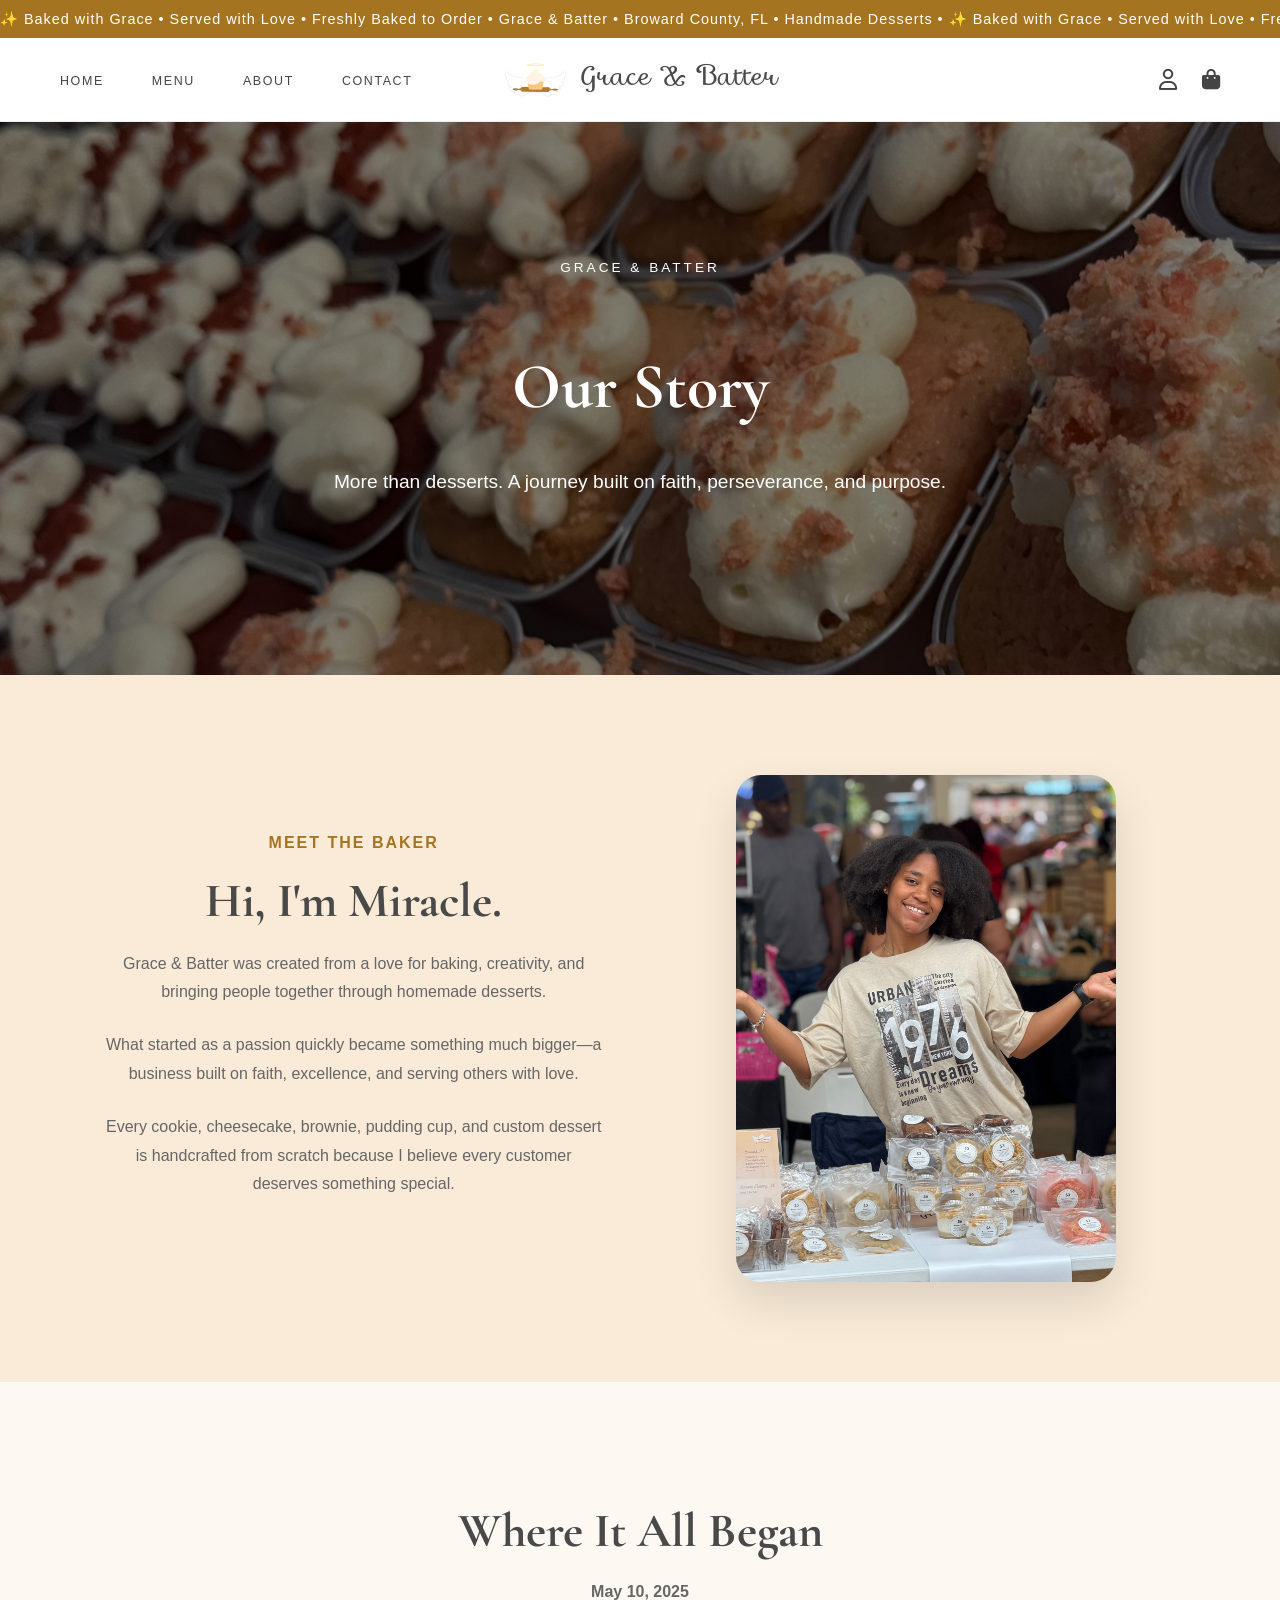
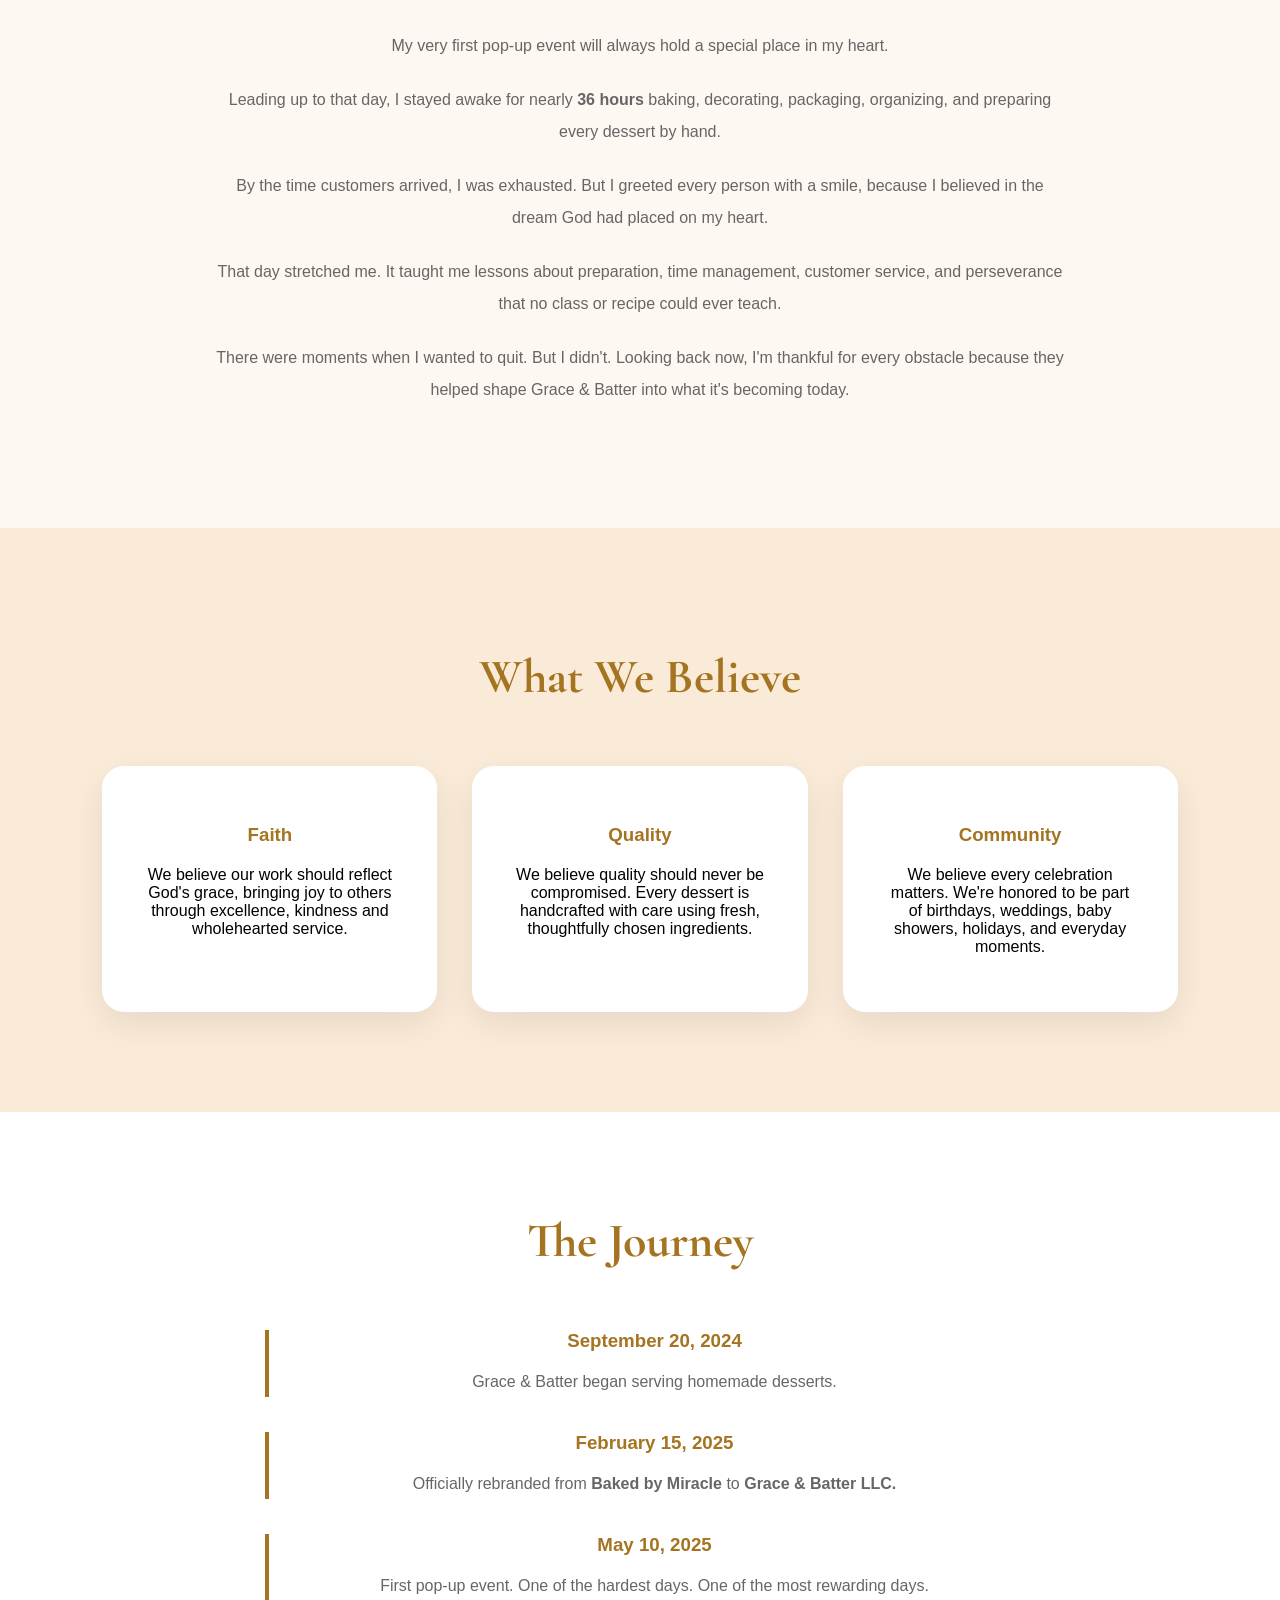
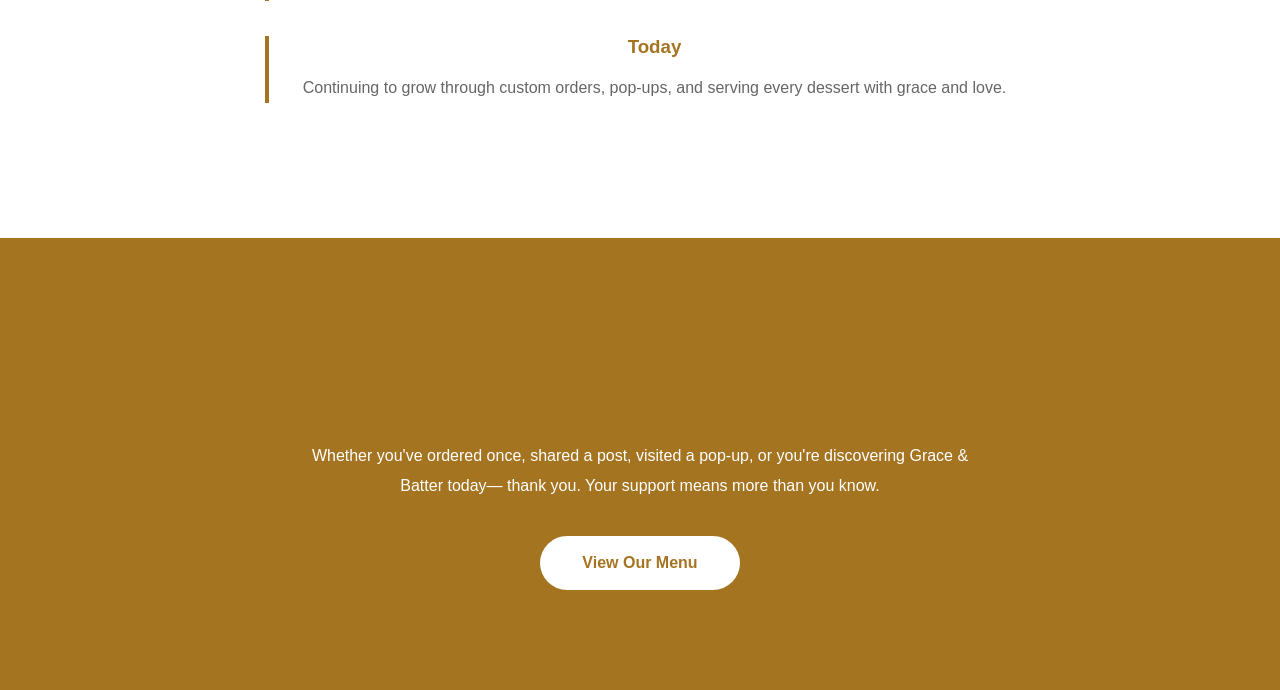
==== commit 1ae3c6b9: "update "what we believe cards"" ====
--- a/about.html
+++ b/about.html
@@ -356,9 +356,9 @@
 
 <p>
 
-Everything we create is rooted in
-gratitude, purpose,
-and serving others with excellence.
+We believe our work should reflect God's grace,
+bringing joy to others through excellence,
+kindness and wholehearted service.
 
 </p>
 
@@ -370,10 +370,9 @@
 
 <p>
 
-Fresh ingredients.
-Handmade desserts.
-Small batches.
-Every single order.
+We believe quality should never be compromised.
+Every dessert is handcrafted with care using fresh,
+thoughtfully chosen ingredients.
 
 </p>
 
@@ -385,7 +384,7 @@
 
 <p>
 
-Every celebration matters.
+We believe every celebration matters.
 
 We're honored to be part of birthdays,
 weddings,
